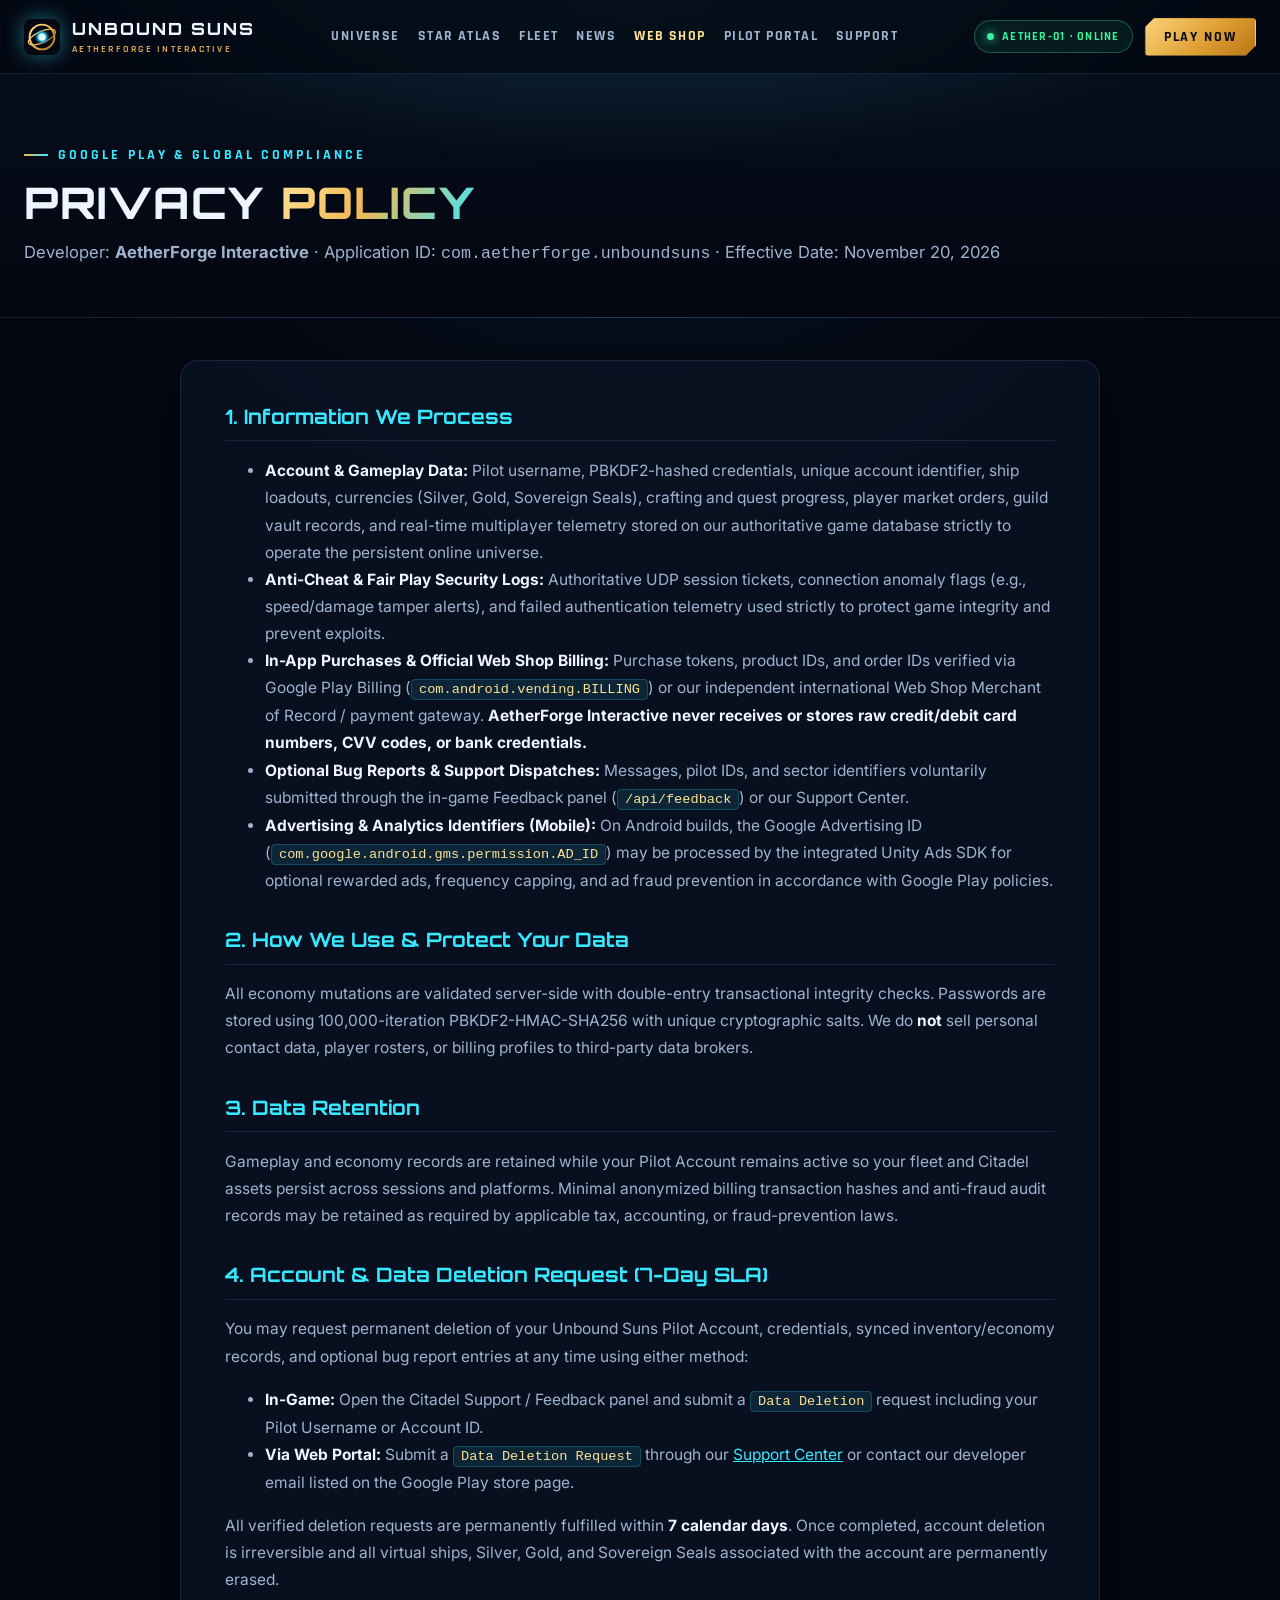
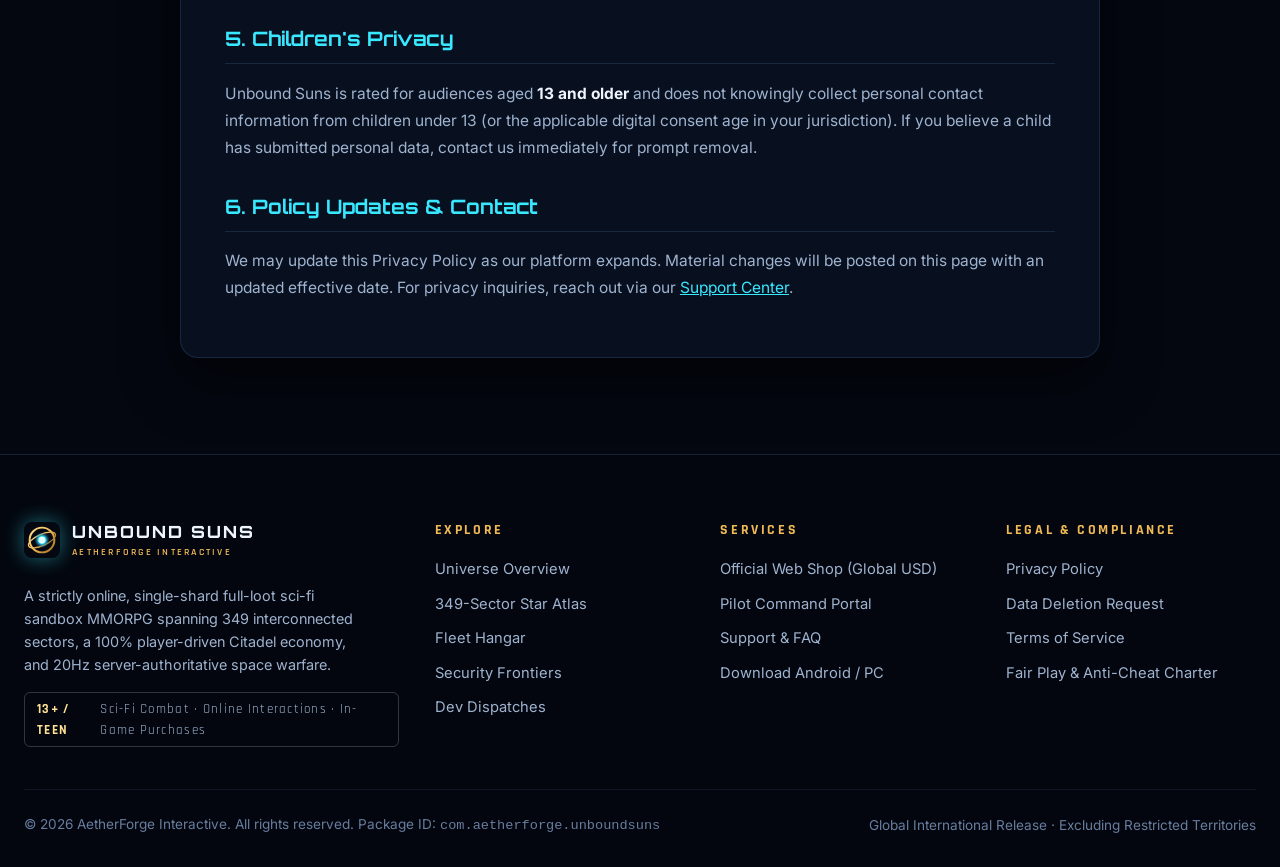
==== privacy.html @ be270d8d "feat: launch Unbound Suns AAA official web portal and -30% direct Visa Web Shop" ====
<!DOCTYPE html>
<html lang="en">
<head>
  <meta charset="utf-8" />
  <meta name="viewport" content="width=device-width, initial-scale=1.0" />
  <title>Privacy Policy &amp; Data Deletion — UNBOUND SUNS</title>
  <meta name="description" content="Official Privacy Policy and Data Deletion Policy for Unbound Suns (com.aetherforge.unboundsuns) by AetherForge Interactive." />
  <link rel="icon" type="image/svg+xml" href="assets/img/favicon.svg" />
  <link rel="preconnect" href="https://fonts.googleapis.com" />
  <link rel="preconnect" href="https://fonts.gstatic.com" crossorigin />
  <link href="https://fonts.googleapis.com/css2?family=Inter:wght@400;500;600;700&family=Orbitron:wght@600;700;800;900&family=Rajdhani:wght@600;700&display=swap" rel="stylesheet" />
  <link rel="stylesheet" href="assets/css/styles.css" />
</head>
<body data-page="privacy">
  <div id="site-header"></div>

  <main>
    <section class="page-hero">
      <div class="container">
        <div class="eyebrow">GOOGLE PLAY &amp; GLOBAL COMPLIANCE</div>
        <h1 class="section-title" style="margin-bottom:10px">PRIVACY <span>POLICY</span></h1>
        <p class="section-lead">
          Developer: <strong>AetherForge Interactive</strong> · Application ID: <code>com.aetherforge.unboundsuns</code> · Effective Date: November 20, 2026
        </p>
      </div>
    </section>

    <section style="padding-top:42px">
      <div class="container">
        <article class="prose-card">
          <h2>1. Information We Process</h2>
          <ul>
            <li><strong>Account &amp; Gameplay Data:</strong> Pilot username, PBKDF2-hashed credentials, unique account identifier, ship loadouts, currencies (Silver, Gold, Sovereign Seals), crafting and quest progress, player market orders, guild vault records, and real-time multiplayer telemetry stored on our authoritative game database strictly to operate the persistent online universe.</li>
            <li><strong>Anti-Cheat &amp; Fair Play Security Logs:</strong> Authoritative UDP session tickets, connection anomaly flags (e.g., speed/damage tamper alerts), and failed authentication telemetry used strictly to protect game integrity and prevent exploits.</li>
            <li><strong>In-App Purchases &amp; Official Web Shop Billing:</strong> Purchase tokens, product IDs, and order IDs verified via Google Play Billing (<code>com.android.vending.BILLING</code>) or our independent international Web Shop Merchant of Record / payment gateway. <strong>AetherForge Interactive never receives or stores raw credit/debit card numbers, CVV codes, or bank credentials.</strong></li>
            <li><strong>Optional Bug Reports &amp; Support Dispatches:</strong> Messages, pilot IDs, and sector identifiers voluntarily submitted through the in-game Feedback panel (<code>/api/feedback</code>) or our Support Center.</li>
            <li><strong>Advertising &amp; Analytics Identifiers (Mobile):</strong> On Android builds, the Google Advertising ID (<code>com.google.android.gms.permission.AD_ID</code>) may be processed by the integrated Unity Ads SDK for optional rewarded ads, frequency capping, and ad fraud prevention in accordance with Google Play policies.</li>
          </ul>

          <h2>2. How We Use &amp; Protect Your Data</h2>
          <p>
            All economy mutations are validated server-side with double-entry transactional integrity checks. Passwords are stored using 100,000-iteration PBKDF2-HMAC-SHA256 with unique cryptographic salts. We do <strong>not</strong> sell personal contact data, player rosters, or billing profiles to third-party data brokers.
          </p>

          <h2>3. Data Retention</h2>
          <p>
            Gameplay and economy records are retained while your Pilot Account remains active so your fleet and Citadel assets persist across sessions and platforms. Minimal anonymized billing transaction hashes and anti-fraud audit records may be retained as required by applicable tax, accounting, or fraud-prevention laws.
          </p>

          <h2 id="data-deletion">4. Account &amp; Data Deletion Request (7-Day SLA)</h2>
          <p>
            You may request permanent deletion of your Unbound Suns Pilot Account, credentials, synced inventory/economy records, and optional bug report entries at any time using either method:
          </p>
          <ul>
            <li><strong>In-Game:</strong> Open the Citadel Support / Feedback panel and submit a <code>Data Deletion</code> request including your Pilot Username or Account ID.</li>
            <li><strong>Via Web Portal:</strong> Submit a <code>Data Deletion Request</code> through our <a href="support.html#ticket-dispatch" style="color:var(--cyan);text-decoration:underline">Support Center</a> or contact our developer email listed on the Google Play store page.</li>
          </ul>
          <p>
            All verified deletion requests are permanently fulfilled within <strong>7 calendar days</strong>. Once completed, account deletion is irreversible and all virtual ships, Silver, Gold, and Sovereign Seals associated with the account are permanently erased.
          </p>

          <h2>5. Children's Privacy</h2>
          <p>
            Unbound Suns is rated for audiences aged <strong>13 and older</strong> and does not knowingly collect personal contact information from children under 13 (or the applicable digital consent age in your jurisdiction). If you believe a child has submitted personal data, contact us immediately for prompt removal.
          </p>

          <h2>6. Policy Updates &amp; Contact</h2>
          <p>
            We may update this Privacy Policy as our platform expands. Material changes will be posted on this page with an updated effective date. For privacy inquiries, reach out via our <a href="support.html" style="color:var(--cyan);text-decoration:underline">Support Center</a>.
          </p>
        </article>
      </div>
    </section>
  </main>

  <div id="site-footer"></div>

  <script src="assets/js/config.js"></script>
  <script src="assets/js/layout.js"></script>
</body>
</html>
---- assets/css/styles.css ----
/* ==========================================================================
   UNBOUND SUNS — AAA Deep-Space Sci-Fi Design System
   AetherForge Interactive · Obsidian / Solar Gold / Plasma Cyan
   ========================================================================== */

:root {
  --bg-void: #040710;
  --bg-deep: #070d1b;
  --bg-panel: rgba(11, 20, 38, 0.78);
  --bg-panel-solid: #0b1426;
  --bg-elevated: rgba(16, 29, 54, 0.88);
  --border-subtle: rgba(116, 178, 255, 0.14);
  --border-glow: rgba(56, 232, 255, 0.42);
  --border-gold: rgba(240, 185, 86, 0.45);

  --text-primary: #eef5ff;
  --text-secondary: #9fb3cf;
  --text-muted: #687d9e;

  --cyan: #38e8ff;
  --cyan-dim: rgba(56, 232, 255, 0.14);
  --gold: #f0b956;
  --gold-bright: #ffe194;
  --gold-dim: rgba(240, 185, 86, 0.15);
  --yellow: #f5c542;
  --red: #ff4b6b;
  --violet: #b47aff;
  --green: #38f29e;

  --font-display: "Orbitron", system-ui, sans-serif;
  --font-tech: "Rajdhani", system-ui, sans-serif;
  --font-body: "Inter", -apple-system, BlinkMacSystemFont, "Segoe UI", sans-serif;

  --nav-h: 74px;
  --container-w: 1280px;
  --radius-sm: 6px;
  --radius-md: 12px;
  --radius-lg: 18px;
  --shadow-card: 0 22px 54px rgba(0, 0, 0, 0.55);
  --shadow-gold: 0 0 36px rgba(240, 185, 86, 0.22);
  --shadow-cyan: 0 0 36px rgba(56, 232, 255, 0.22);
  --ease: cubic-bezier(0.22, 1, 0.36, 1);
}

*, *::before, *::after { box-sizing: border-box; }

html {
  scroll-behavior: smooth;
  background: var(--bg-void);
  color: var(--text-primary);
  font-family: var(--font-body);
  -webkit-font-smoothing: antialiased;
}

body {
  margin: 0;
  min-height: 100vh;
  background:
    radial-gradient(ellipse 80% 50% at 50% -10%, rgba(30, 74, 138, 0.25), transparent 65%),
    var(--bg-void);
  color: var(--text-primary);
  line-height: 1.6;
  overflow-x: hidden;
}

img { max-width: 100%; display: block; }
a { color: inherit; text-decoration: none; }
button, input, select, textarea { font-family: inherit; color: inherit; }

.container {
  width: 100%;
  max-width: var(--container-w);
  margin: 0 auto;
  padding: 0 24px;
}

/* ---------- Typography Helpers ---------- */
.eyebrow {
  display: inline-flex;
  align-items: center;
  gap: 10px;
  font-family: var(--font-tech);
  font-size: 0.88rem;
  font-weight: 700;
  letter-spacing: 0.22em;
  text-transform: uppercase;
  color: var(--cyan);
}
.eyebrow::before {
  content: "";
  width: 24px;
  height: 2px;
  background: linear-gradient(90deg, var(--gold), var(--cyan));
}
.eyebrow.gold { color: var(--gold); }

.section-header {
  max-width: 760px;
  margin-bottom: 48px;
}
.section-header.center {
  text-align: center;
  margin-left: auto;
  margin-right: auto;
}
.section-header.center .eyebrow::after {
  content: "";
  width: 24px;
  height: 2px;
  background: linear-gradient(90deg, var(--cyan), var(--gold));
}
.section-title {
  margin: 12px 0 14px;
  font-family: var(--font-display);
  font-size: clamp(1.75rem, 3.4vw, 2.85rem);
  font-weight: 800;
  letter-spacing: 0.04em;
  line-height: 1.15;
  text-transform: uppercase;
}
.section-title span {
  background: linear-gradient(120deg, var(--gold-bright), var(--gold) 45%, var(--cyan));
  -webkit-background-clip: text;
  background-clip: text;
  color: transparent;
}
.section-lead {
  margin: 0;
  color: var(--text-secondary);
  font-size: 1.04rem;
  line-height: 1.7;
}

section {
  position: relative;
  padding: 96px 0;
}

/* ---------- Tactical Buttons ---------- */
.btn {
  display: inline-flex;
  align-items: center;
  justify-content: center;
  gap: 10px;
  padding: 13px 26px;
  font-family: var(--font-tech);
  font-size: 0.98rem;
  font-weight: 700;
  letter-spacing: 0.14em;
  text-transform: uppercase;
  border: 1px solid transparent;
  border-radius: 4px;
  cursor: pointer;
  transition: transform 0.22s var(--ease), box-shadow 0.22s var(--ease), background 0.22s var(--ease), border-color 0.22s var(--ease);
  clip-path: polygon(10px 0, 100% 0, 100% calc(100% - 10px), calc(100% - 10px) 100%, 0 100%, 0 10px);
  white-space: nowrap;
}
.btn:hover { transform: translateY(-2px); }
.btn:active { transform: translateY(0); }

.btn-gold {
  background: linear-gradient(135deg, #f8d278 0%, #e09f34 55%, #b97714 100%);
  color: #090c14;
  box-shadow: 0 10px 30px rgba(240, 185, 86, 0.34);
}
.btn-gold:hover {
  box-shadow: 0 14px 40px rgba(240, 185, 86, 0.52);
  filter: brightness(1.06);
}

.btn-cyan {
  background: linear-gradient(135deg, rgba(56, 232, 255, 0.2), rgba(20, 118, 178, 0.32));
  color: #e6fbff;
  border-color: rgba(56, 232, 255, 0.55);
  box-shadow: 0 8px 26px rgba(56, 232, 255, 0.18);
}
.btn-cyan:hover {
  background: linear-gradient(135deg, rgba(56, 232, 255, 0.32), rgba(20, 118, 178, 0.48));
  box-shadow: 0 12px 34px rgba(56, 232, 255, 0.34);
}

.btn-ghost {
  background: rgba(13, 23, 44, 0.65);
  color: var(--text-primary);
  border-color: rgba(159, 179, 207, 0.28);
}
.btn-ghost:hover {
  border-color: var(--cyan);
  color: var(--cyan);
  background: rgba(18, 34, 62, 0.85);
}

.btn-sm { padding: 9px 18px; font-size: 0.86rem; }

/* ---------- Sticky Navigation ---------- */
.site-nav {
  position: fixed;
  top: 0;
  left: 0;
  right: 0;
  height: var(--nav-h);
  z-index: 1000;
  background: rgba(4, 7, 16, 0.72);
  backdrop-filter: blur(18px);
  -webkit-backdrop-filter: blur(18px);
  border-bottom: 1px solid rgba(116, 178, 255, 0.14);
  transition: background 0.25s var(--ease), border-color 0.25s var(--ease);
}
.site-nav.scrolled {
  background: rgba(4, 7, 16, 0.94);
  border-bottom-color: rgba(240, 185, 86, 0.28);
}
.nav-inner {
  height: 100%;
  display: flex;
  align-items: center;
  justify-content: space-between;
  gap: 20px;
}
.brand-link {
  display: inline-flex;
  align-items: center;
  gap: 12px;
  font-family: var(--font-display);
  font-weight: 800;
  font-size: 1.05rem;
  letter-spacing: 0.12em;
  color: var(--text-primary);
  white-space: nowrap;
  flex-shrink: 0;
}
.brand-link img {
  width: 36px;
  height: 36px;
  flex-shrink: 0;
  filter: drop-shadow(0 0 10px rgba(56, 232, 255, 0.45));
}
.brand-link small {
  display: block;
  font-family: var(--font-tech);
  font-size: 0.64rem;
  font-weight: 600;
  letter-spacing: 0.22em;
  color: var(--gold);
  margin-top: -2px;
}

.nav-links {
  display: flex;
  align-items: center;
  gap: 18px;
}
.nav-links a {
  font-family: var(--font-tech);
  font-size: 0.9rem;
  font-weight: 700;
  letter-spacing: 0.1em;
  text-transform: uppercase;
  color: var(--text-secondary);
  position: relative;
  padding: 6px 0;
  white-space: nowrap;
  transition: color 0.2s;
}
.nav-links a::after {
  content: "";
  position: absolute;
  left: 0;
  right: 0;
  bottom: 0;
  height: 2px;
  background: linear-gradient(90deg, var(--gold), var(--cyan));
  transform: scaleX(0);
  transform-origin: left;
  transition: transform 0.25s var(--ease);
}
.nav-links a:hover, .nav-links a.active { color: var(--text-primary); }
.nav-links a:hover::after, .nav-links a.active::after { transform: scaleX(1); }
.nav-links a.shop-highlight { color: var(--gold-bright); }

.nav-actions {
  display: flex;
  align-items: center;
  gap: 12px;
}
.shard-pill {
  display: inline-flex;
  align-items: center;
  gap: 8px;
  padding: 6px 12px;
  border-radius: 999px;
  background: rgba(56, 242, 158, 0.08);
  border: 1px solid rgba(56, 242, 158, 0.3);
  font-family: var(--font-tech);
  font-size: 0.78rem;
  font-weight: 700;
  letter-spacing: 0.1em;
  color: var(--green);
  white-space: nowrap;
  flex-shrink: 0;
}
.shard-dot {
  width: 7px;
  height: 7px;
  border-radius: 50%;
  background: var(--green);
  box-shadow: 0 0 10px var(--green);
  animation: pulseDot 2s infinite;
}
@keyframes pulseDot {
  0%, 100% { opacity: 1; transform: scale(1); }
  50% { opacity: 0.45; transform: scale(0.8); }
}

.mobile-toggle {
  display: none;
  background: rgba(16, 29, 54, 0.8);
  border: 1px solid var(--border-subtle);
  border-radius: 6px;
  width: 42px;
  height: 42px;
  align-items: center;
  justify-content: center;
  cursor: pointer;
}
.mobile-drawer {
  display: none;
  position: fixed;
  top: var(--nav-h);
  left: 0;
  right: 0;
  background: rgba(5, 9, 20, 0.98);
  border-bottom: 1px solid var(--border-gold);
  padding: 20px 24px 28px;
  z-index: 999;
  flex-direction: column;
  gap: 14px;
}
.mobile-drawer.open { display: flex; }
.mobile-drawer a {
  font-family: var(--font-tech);
  font-size: 1.08rem;
  font-weight: 700;
  letter-spacing: 0.14em;
  text-transform: uppercase;
  padding: 10px 0;
  border-bottom: 1px solid rgba(255, 255, 255, 0.06);
}

/* ---------- Full-Viewport AAA Hero ---------- */
.hero {
  position: relative;
  min-height: 100vh;
  padding: calc(var(--nav-h) + 40px) 0 0;
  display: flex;
  flex-direction: column;
  justify-content: space-between;
  overflow: hidden;
  background: #03060e;
}
.hero-bg {
  position: absolute;
  inset: 0;
  background: url("../img/keyart/hero_keyart.jpg") center right / cover no-repeat;
  transform: scale(1.03);
  filter: saturate(1.1) contrast(1.06);
  z-index: 0;
}
.hero-scrim {
  position: absolute;
  inset: 0;
  background:
    linear-gradient(92deg, rgba(4, 7, 16, 0.94) 0%, rgba(4, 7, 16, 0.78) 42%, rgba(4, 7, 16, 0.24) 76%, rgba(4, 7, 16, 0.45) 100%),
    linear-gradient(180deg, rgba(4, 7, 16, 0.5) 0%, transparent 25%, transparent 72%, var(--bg-void) 100%);
  z-index: 1;
}
#hero-3d-canvas {
  position: absolute;
  inset: 0;
  width: 100%;
  height: 100%;
  z-index: 2;
  pointer-events: none;
  mix-blend-mode: screen;
}
.hero-content-wrap {
  position: relative;
  z-index: 3;
  flex: 1;
  display: flex;
  align-items: center;
  padding: 40px 0 48px;
}
.hero-grid {
  display: grid;
  grid-template-columns: minmax(0, 1.15fr) minmax(0, 0.85fr);
  align-items: center;
  gap: 40px;
}
.hero-badge {
  display: inline-flex;
  align-items: center;
  gap: 10px;
  padding: 7px 16px;
  border-radius: 999px;
  background: rgba(240, 185, 86, 0.12);
  border: 1px solid rgba(240, 185, 86, 0.4);
  font-family: var(--font-tech);
  font-size: 0.82rem;
  font-weight: 700;
  letter-spacing: 0.18em;
  text-transform: uppercase;
  color: var(--gold-bright);
  margin-bottom: 20px;
}
.hero-title {
  margin: 0 0 18px;
  font-family: var(--font-display);
  font-size: clamp(2.8rem, 6.2vw, 5.1rem);
  font-weight: 900;
  line-height: 1.02;
  letter-spacing: 0.06em;
  text-transform: uppercase;
  text-shadow: 0 10px 44px rgba(0, 0, 0, 0.85);
}
.hero-title .accent {
  display: block;
  background: linear-gradient(115deg, #fff5d6 0%, var(--gold) 38%, var(--cyan) 100%);
  -webkit-background-clip: text;
  background-clip: text;
  color: transparent;
}
.hero-sub {
  max-width: 600px;
  margin: 0 0 32px;
  font-size: 1.12rem;
  color: #c8d8ee;
  line-height: 1.72;
}
.hero-ctas {
  display: flex;
  flex-wrap: wrap;
  gap: 14px;
  margin-bottom: 28px;
}
.hero-platforms {
  display: flex;
  flex-wrap: wrap;
  align-items: center;
  gap: 18px;
  font-family: var(--font-tech);
  font-size: 0.86rem;
  font-weight: 600;
  letter-spacing: 0.12em;
  text-transform: uppercase;
  color: var(--text-secondary);
}
.hero-platforms span {
  display: inline-flex;
  align-items: center;
  gap: 7px;
}
.hero-platforms i {
  display: inline-block;
  width: 6px;
  height: 6px;
  background: var(--cyan);
  transform: rotate(45deg);
}

.hero-showcase {
  display: flex;
  justify-content: flex-end;
  align-items: center;
  position: relative;
}
.hero-hud-card {
  width: 100%;
  max-width: 400px;
  background: rgba(7, 14, 29, 0.72);
  backdrop-filter: blur(16px);
  border: 1px solid rgba(56, 232, 255, 0.28);
  border-radius: var(--radius-md);
  padding: 20px;
  box-shadow: var(--shadow-card), var(--shadow-cyan);
  position: relative;
}
.hero-hud-card::before {
  content: "";
  position: absolute;
  top: -1px;
  left: 24px;
  right: 24px;
  height: 2px;
  background: linear-gradient(90deg, transparent, var(--cyan), var(--gold), transparent);
}
.hud-header {
  display: flex;
  justify-content: space-between;
  align-items: center;
  font-family: var(--font-tech);
  font-size: 0.78rem;
  font-weight: 700;
  letter-spacing: 0.16em;
  text-transform: uppercase;
  color: var(--cyan);
  margin-bottom: 14px;
}
.hud-ship-stage {
  position: relative;
  height: 190px;
  display: flex;
  align-items: center;
  justify-content: center;
  background: radial-gradient(circle at center, rgba(56, 232, 255, 0.14), transparent 70%);
  border-radius: var(--radius-sm);
  margin-bottom: 14px;
  overflow: hidden;
}
.hud-ship-stage img {
  max-height: 165px;
  object-fit: contain;
  filter: drop-shadow(0 12px 24px rgba(0, 0, 0, 0.8)) drop-shadow(0 0 18px rgba(56, 232, 255, 0.25));
  animation: floatShip 5.2s ease-in-out infinite;
}
@keyframes floatShip {
  0%, 100% { transform: translateY(0) rotate(-3deg); }
  50% { transform: translateY(-9px) rotate(1deg); }
}
.hud-meta-grid {
  display: grid;
  grid-template-columns: repeat(2, 1fr);
  gap: 10px;
}
.hud-kv {
  background: rgba(255, 255, 255, 0.03);
  border: 1px solid rgba(116, 178, 255, 0.12);
  border-radius: 6px;
  padding: 9px 11px;
}
.hud-kv label {
  display: block;
  font-family: var(--font-tech);
  font-size: 0.72rem;
  letter-spacing: 0.14em;
  text-transform: uppercase;
  color: var(--text-muted);
}
.hud-kv strong {
  font-family: var(--font-tech);
  font-size: 1rem;
  color: var(--text-primary);
  letter-spacing: 0.05em;
}

/* Hero Telemetry Bar */
.telemetry-strip {
  position: relative;
  z-index: 3;
  background: rgba(7, 13, 27, 0.86);
  border-top: 1px solid rgba(116, 178, 255, 0.16);
  border-bottom: 1px solid rgba(116, 178, 255, 0.16);
  backdrop-filter: blur(12px);
}
.telemetry-grid {
  display: grid;
  grid-template-columns: repeat(5, 1fr);
  gap: 1px;
  background: rgba(116, 178, 255, 0.1);
}
.telemetry-cell {
  background: rgba(6, 11, 24, 0.92);
  padding: 18px 20px;
  text-align: center;
}
.telemetry-val {
  display: block;
  font-family: var(--font-display);
  font-size: 1.45rem;
  font-weight: 800;
  color: var(--gold-bright);
  letter-spacing: 0.05em;
}
.telemetry-lbl {
  display: block;
  font-family: var(--font-tech);
  font-size: 0.78rem;
  font-weight: 700;
  letter-spacing: 0.16em;
  text-transform: uppercase;
  color: var(--text-secondary);
  margin-top: 3px;
}

/* ---------- Glassmorphic Tactical Cards & Pillars ---------- */
.pillars-grid {
  display: grid;
  grid-template-columns: repeat(4, 1fr);
  gap: 22px;
}
.pillar-card {
  background: var(--bg-panel);
  border: 1px solid var(--border-subtle);
  border-radius: var(--radius-md);
  overflow: hidden;
  display: flex;
  flex-direction: column;
  transition: transform 0.3s var(--ease), border-color 0.3s var(--ease), box-shadow 0.3s var(--ease);
}
.pillar-card:hover {
  transform: translateY(-6px);
  border-color: var(--border-glow);
  box-shadow: var(--shadow-card), var(--shadow-cyan);
}
.pillar-art {
  height: 175px;
  position: relative;
  display: flex;
  align-items: center;
  justify-content: center;
  background: radial-gradient(circle at center, rgba(24, 52, 96, 0.5), rgba(4, 7, 16, 0.95));
  padding: 16px;
  border-bottom: 1px solid rgba(116, 178, 255, 0.12);
}
.pillar-art img {
  max-height: 148px;
  object-fit: contain;
  transition: transform 0.45s var(--ease);
}
.pillar-card:hover .pillar-art img { transform: scale(1.08); }
.pillar-body { padding: 22px; flex: 1; }
.pillar-tag {
  font-family: var(--font-tech);
  font-size: 0.75rem;
  font-weight: 700;
  letter-spacing: 0.18em;
  text-transform: uppercase;
  color: var(--gold);
  margin-bottom: 8px;
}
.pillar-body h3 {
  margin: 0 0 10px;
  font-family: var(--font-display);
  font-size: 1.05rem;
  font-weight: 700;
  letter-spacing: 0.04em;
}
.pillar-body p {
  margin: 0;
  font-size: 0.92rem;
  color: var(--text-secondary);
  line-height: 1.65;
}

/* ---------- Interactive 349-Sector Live Star Atlas ---------- */
.atlas-section {
  background:
    radial-gradient(ellipse 70% 50% at 30% 50%, rgba(16, 46, 94, 0.25), transparent 70%),
    linear-gradient(180deg, var(--bg-void), #060b18 50%, var(--bg-void));
  border-top: 1px solid rgba(116, 178, 255, 0.1);
  border-bottom: 1px solid rgba(116, 178, 255, 0.1);
}
.atlas-toolbar {
  display: flex;
  flex-wrap: wrap;
  align-items: center;
  justify-content: space-between;
  gap: 14px;
  margin-bottom: 20px;
}
.filter-group {
  display: flex;
  flex-wrap: wrap;
  gap: 8px;
}
.chip {
  padding: 8px 14px;
  border-radius: 999px;
  background: rgba(13, 23, 44, 0.85);
  border: 1px solid var(--border-subtle);
  font-family: var(--font-tech);
  font-size: 0.84rem;
  font-weight: 700;
  letter-spacing: 0.1em;
  text-transform: uppercase;
  color: var(--text-secondary);
  cursor: pointer;
  transition: all 0.2s var(--ease);
}
.chip:hover { border-color: var(--cyan); color: var(--text-primary); }
.chip.active {
  background: rgba(56, 232, 255, 0.16);
  border-color: var(--cyan);
  color: #fff;
  box-shadow: 0 0 18px rgba(56, 232, 255, 0.22);
}
.chip[data-filter="Blue"].active { border-color: var(--cyan); color: var(--cyan); }
.chip[data-filter="Yellow"].active { border-color: var(--yellow); color: var(--yellow); background: rgba(245, 197, 66, 0.14); }
.chip[data-filter="Red"].active { border-color: var(--red); color: var(--red); background: rgba(255, 75, 107, 0.14); }
.chip[data-filter="Black"].active { border-color: var(--violet); color: var(--violet); background: rgba(180, 122, 255, 0.16); }

.atlas-search {
  display: flex;
  align-items: center;
  gap: 8px;
}
.atlas-search input {
  width: 230px;
  padding: 9px 14px;
  border-radius: 6px;
  background: rgba(8, 15, 30, 0.92);
  border: 1px solid var(--border-subtle);
  font-size: 0.9rem;
  outline: none;
}
.atlas-search input:focus { border-color: var(--cyan); }

.atlas-shell {
  display: grid;
  grid-template-columns: minmax(0, 1fr) 340px;
  gap: 20px;
  align-items: stretch;
}
.atlas-viewport {
  position: relative;
  height: 540px;
  background:
    radial-gradient(circle at 50% 50%, rgba(16, 36, 72, 0.45), rgba(3, 6, 14, 0.98));
  border: 1px solid rgba(56, 232, 255, 0.24);
  border-radius: var(--radius-md);
  overflow: hidden;
  box-shadow: var(--shadow-card);
}
#atlas-canvas {
  width: 100%;
  height: 100%;
  cursor: grab;
  display: block;
}
#atlas-canvas:active { cursor: grabbing; }
.atlas-controls {
  position: absolute;
  right: 14px;
  bottom: 14px;
  display: flex;
  gap: 6px;
}
.atlas-btn {
  width: 36px;
  height: 36px;
  border-radius: 6px;
  background: rgba(8, 15, 30, 0.9);
  border: 1px solid rgba(56, 232, 255, 0.3);
  color: var(--text-primary);
  font-family: var(--font-tech);
  font-size: 1.05rem;
  font-weight: 700;
  cursor: pointer;
}
.atlas-btn:hover { border-color: var(--gold); color: var(--gold); }
.atlas-hint {
  position: absolute;
  left: 14px;
  bottom: 14px;
  padding: 6px 12px;
  border-radius: 6px;
  background: rgba(4, 7, 16, 0.82);
  border: 1px solid rgba(116, 178, 255, 0.14);
  font-family: var(--font-tech);
  font-size: 0.78rem;
  letter-spacing: 0.08em;
  color: var(--text-secondary);
}

.atlas-dossier {
  background: var(--bg-panel);
  border: 1px solid var(--border-subtle);
  border-radius: var(--radius-md);
  padding: 22px;
  display: flex;
  flex-direction: column;
  justify-content: space-between;
  box-shadow: var(--shadow-card);
}
.dossier-pill {
  display: inline-flex;
  align-items: center;
  gap: 8px;
  padding: 5px 12px;
  border-radius: 999px;
  font-family: var(--font-tech);
  font-size: 0.78rem;
  font-weight: 700;
  letter-spacing: 0.14em;
  text-transform: uppercase;
  margin-bottom: 12px;
}
.dossier-title {
  margin: 0 0 6px;
  font-family: var(--font-display);
  font-size: 1.32rem;
  word-break: break-word;
}
.dossier-sub {
  color: var(--text-secondary);
  font-size: 0.9rem;
  margin-bottom: 18px;
}
.dossier-rows {
  display: grid;
  gap: 10px;
  margin-bottom: 20px;
}
.dossier-row {
  display: flex;
  justify-content: space-between;
  gap: 12px;
  padding-bottom: 9px;
  border-bottom: 1px solid rgba(116, 178, 255, 0.1);
  font-size: 0.88rem;
}
.dossier-row span { color: var(--text-muted); }
.dossier-row strong { color: var(--text-primary); text-align: right; }
.jump-gates {
  display: flex;
  flex-wrap: wrap;
  gap: 8px;
  margin-top: 8px;
}
.gate-btn {
  padding: 6px 11px;
  border-radius: 5px;
  background: rgba(56, 232, 255, 0.1);
  border: 1px solid rgba(56, 232, 255, 0.3);
  font-family: var(--font-tech);
  font-size: 0.82rem;
  font-weight: 700;
  color: var(--cyan);
  cursor: pointer;
}
.gate-btn:hover { background: rgba(56, 232, 255, 0.22); }

/* ---------- Interactive Fleet Hangar ---------- */
.fleet-layout {
  display: grid;
  grid-template-columns: 310px minmax(0, 1fr);
  gap: 24px;
  align-items: start;
}
.fleet-list {
  display: flex;
  flex-direction: column;
  gap: 8px;
}
.fleet-item {
  display: flex;
  align-items: center;
  gap: 14px;
  padding: 12px 14px;
  border-radius: var(--radius-sm);
  background: rgba(10, 18, 35, 0.72);
  border: 1px solid var(--border-subtle);
  cursor: pointer;
  text-align: left;
  transition: all 0.22s var(--ease);
}
.fleet-item img {
  width: 48px;
  height: 48px;
  object-fit: contain;
  flex-shrink: 0;
}
.fleet-item strong {
  display: block;
  font-family: var(--font-tech);
  font-size: 1rem;
  letter-spacing: 0.06em;
  color: var(--text-primary);
}
.fleet-item small {
  font-family: var(--font-tech);
  font-size: 0.76rem;
  letter-spacing: 0.14em;
  color: var(--gold);
  text-transform: uppercase;
}
.fleet-item:hover { border-color: rgba(56, 232, 255, 0.45); transform: translateX(4px); }
.fleet-item.active {
  background: linear-gradient(90deg, rgba(56, 232, 255, 0.16), rgba(11, 20, 38, 0.92));
  border-color: var(--cyan);
  box-shadow: 0 0 24px rgba(56, 232, 255, 0.16);
}

.hangar-stage {
  background: var(--bg-panel);
  border: 1px solid var(--border-subtle);
  border-radius: var(--radius-lg);
  padding: 32px;
  display: grid;
  grid-template-columns: minmax(0, 1fr) minmax(0, 1fr);
  gap: 32px;
  align-items: center;
  box-shadow: var(--shadow-card);
  position: relative;
  overflow: hidden;
}
.hangar-stage::before {
  content: "";
  position: absolute;
  inset: 0;
  background:
    radial-gradient(circle at 28% 50%, rgba(56, 232, 255, 0.14), transparent 55%),
    repeating-linear-gradient(0deg, rgba(56, 232, 255, 0.03) 0 1px, transparent 1px 28px);
  pointer-events: none;
}
.drydock-visual {
  position: relative;
  min-height: 330px;
  display: flex;
  align-items: center;
  justify-content: center;
}
.drydock-ring {
  position: absolute;
  width: 280px;
  height: 280px;
  border-radius: 50%;
  border: 1px dashed rgba(56, 232, 255, 0.34);
  animation: spinSlow 24s linear infinite;
}
.drydock-ring.outer {
  width: 330px;
  height: 330px;
  border-style: solid;
  border-color: rgba(240, 185, 86, 0.18);
  animation-direction: reverse;
  animation-duration: 38s;
}
@keyframes spinSlow { to { transform: rotate(360deg); } }
.drydock-visual img {
  position: relative;
  z-index: 2;
  max-height: 270px;
  max-width: 90%;
  object-fit: contain;
  filter: drop-shadow(0 18px 34px rgba(0, 0, 0, 0.85)) drop-shadow(0 0 24px rgba(56, 232, 255, 0.25));
  transition: transform 0.4s var(--ease), opacity 0.25s;
}

.ship-dossier { position: relative; z-index: 2; }
.ship-tier-badge {
  display: inline-block;
  padding: 4px 12px;
  border-radius: 4px;
  background: var(--gold-dim);
  border: 1px solid var(--border-gold);
  font-family: var(--font-tech);
  font-size: 0.78rem;
  font-weight: 700;
  letter-spacing: 0.16em;
  color: var(--gold-bright);
  margin-bottom: 10px;
}
.ship-dossier h3 {
  margin: 0 0 4px;
  font-family: var(--font-display);
  font-size: 1.65rem;
}
.ship-role {
  font-family: var(--font-tech);
  font-size: 0.96rem;
  font-weight: 700;
  letter-spacing: 0.1em;
  color: var(--cyan);
  text-transform: uppercase;
  margin-bottom: 12px;
}
.ship-dossier p { color: var(--text-secondary); font-size: 0.95rem; margin: 0 0 20px; }

.stat-bars { display: grid; gap: 11px; margin-bottom: 22px; }
.stat-row-head {
  display: flex;
  justify-content: space-between;
  font-family: var(--font-tech);
  font-size: 0.82rem;
  font-weight: 700;
  letter-spacing: 0.12em;
  text-transform: uppercase;
  color: var(--text-secondary);
  margin-bottom: 5px;
}
.stat-track {
  height: 7px;
  border-radius: 999px;
  background: rgba(255, 255, 255, 0.08);
  overflow: hidden;
}
.stat-fill {
  height: 100%;
  border-radius: 999px;
  background: linear-gradient(90deg, var(--cyan), var(--gold));
  transition: width 0.55s var(--ease);
}

.craft-box {
  background: rgba(4, 9, 20, 0.78);
  border: 1px solid rgba(240, 185, 86, 0.25);
  border-radius: var(--radius-sm);
  padding: 14px 16px;
}
.craft-box-title {
  font-family: var(--font-tech);
  font-size: 0.76rem;
  font-weight: 700;
  letter-spacing: 0.16em;
  text-transform: uppercase;
  color: var(--gold);
  margin-bottom: 8px;
}
.craft-meta {
  display: grid;
  grid-template-columns: repeat(2, 1fr);
  gap: 8px;
  font-size: 0.86rem;
  color: var(--text-secondary);
}
.craft-meta strong { color: var(--text-primary); }

/* ---------- Full-Bleed Warfare & Four Frontiers ---------- */
.warfare-section {
  position: relative;
  overflow: hidden;
  border-top: 1px solid rgba(255, 75, 107, 0.2);
  border-bottom: 1px solid rgba(180, 122, 255, 0.2);
}
.warfare-bg {
  position: absolute;
  inset: 0;
  background: url("../img/keyart/warfare_banner.jpg") center / cover no-repeat;
  opacity: 0.28;
  filter: saturate(1.1);
}
.warfare-scrim {
  position: absolute;
  inset: 0;
  background: linear-gradient(180deg, var(--bg-void) 0%, rgba(4, 7, 16, 0.74) 30%, rgba(4, 7, 16, 0.82) 75%, var(--bg-void) 100%);
}
.warfare-inner { position: relative; z-index: 2; }

.frontier-tabs {
  display: grid;
  grid-template-columns: repeat(4, 1fr);
  gap: 12px;
  margin-bottom: 24px;
}
.frontier-tab {
  padding: 16px 18px;
  border-radius: var(--radius-sm);
  background: rgba(8, 14, 28, 0.84);
  border: 1px solid var(--border-subtle);
  cursor: pointer;
  text-align: left;
  transition: all 0.22s var(--ease);
}
.frontier-tab strong {
  display: block;
  font-family: var(--font-display);
  font-size: 0.94rem;
  letter-spacing: 0.05em;
}
.frontier-tab small {
  font-family: var(--font-tech);
  font-size: 0.82rem;
  letter-spacing: 0.12em;
  color: var(--text-secondary);
  text-transform: uppercase;
}
.frontier-tab.active {
  background: rgba(14, 26, 48, 0.96);
  transform: translateY(-3px);
}

.frontier-panel {
  background: rgba(7, 13, 27, 0.88);
  backdrop-filter: blur(14px);
  border: 1px solid var(--border-subtle);
  border-radius: var(--radius-lg);
  padding: 32px;
  display: grid;
  grid-template-columns: 320px minmax(0, 1fr);
  gap: 36px;
  align-items: center;
  box-shadow: var(--shadow-card);
}
.frontier-visual {
  display: flex;
  align-items: center;
  justify-content: center;
  min-height: 250px;
}
.frontier-visual img {
  max-height: 245px;
  object-fit: contain;
  filter: drop-shadow(0 16px 32px rgba(0, 0, 0, 0.85));
}
.frontier-grid-meta {
  display: grid;
  grid-template-columns: repeat(2, 1fr);
  gap: 14px;
  margin-top: 20px;
}
.frontier-stat {
  background: rgba(255, 255, 255, 0.03);
  border: 1px solid rgba(116, 178, 255, 0.12);
  border-radius: 8px;
  padding: 13px 15px;
}
.frontier-stat span {
  display: block;
  font-family: var(--font-tech);
  font-size: 0.74rem;
  font-weight: 700;
  letter-spacing: 0.16em;
  text-transform: uppercase;
  color: var(--text-muted);
}
.frontier-stat strong { font-size: 0.96rem; color: var(--text-primary); }

/* ---------- Economy & Sovereign Banners ---------- */
.banners-grid {
  display: grid;
  grid-template-columns: repeat(3, 1fr);
  gap: 22px;
}
.banner-card {
  background: var(--bg-panel);
  border: 1px solid var(--border-subtle);
  border-radius: var(--radius-md);
  padding: 26px;
  display: flex;
  flex-direction: column;
  gap: 16px;
  transition: transform 0.28s var(--ease), border-color 0.28s var(--ease);
}
.banner-card:hover { transform: translateY(-5px); border-color: var(--border-gold); }
.banner-head { display: flex; align-items: center; gap: 16px; }
.banner-head img {
  width: 72px;
  height: 72px;
  object-fit: contain;
  border-radius: 10px;
  background: rgba(56, 232, 255, 0.08);
  padding: 6px;
  border: 1px solid rgba(56, 232, 255, 0.2);
}
.banner-head h3 { margin: 0 0 4px; font-family: var(--font-display); font-size: 1.02rem; }
.banner-head span {
  font-family: var(--font-tech);
  font-size: 0.82rem;
  font-weight: 700;
  letter-spacing: 0.12em;
  color: var(--gold);
  text-transform: uppercase;
}
.banner-specs {
  display: grid;
  gap: 8px;
  font-size: 0.88rem;
  border-top: 1px solid rgba(116, 178, 255, 0.12);
  padding-top: 14px;
}
.banner-specs div { display: flex; justify-content: space-between; color: var(--text-secondary); }
.banner-specs strong { color: var(--text-primary); }

/* ---------- News / Dev Dispatches ---------- */
.news-grid {
  display: grid;
  grid-template-columns: repeat(3, 1fr);
  gap: 22px;
}
.news-card {
  background: var(--bg-panel);
  border: 1px solid var(--border-subtle);
  border-radius: var(--radius-md);
  overflow: hidden;
  display: flex;
  flex-direction: column;
  cursor: pointer;
  transition: transform 0.28s var(--ease), border-color 0.28s var(--ease);
}
.news-card:hover { transform: translateY(-6px); border-color: var(--cyan); }
.news-thumb {
  height: 185px;
  background: #060b16;
  overflow: hidden;
  display: flex;
  align-items: center;
  justify-content: center;
  position: relative;
}
.news-thumb img { width: 100%; height: 100%; object-fit: cover; transition: transform 0.5s var(--ease); }
.news-thumb img.contain { object-fit: contain; padding: 14px; }
.news-card:hover .news-thumb img { transform: scale(1.06); }
.news-body { padding: 22px; flex: 1; display: flex; flex-direction: column; }
.news-meta {
  display: flex;
  justify-content: space-between;
  font-family: var(--font-tech);
  font-size: 0.78rem;
  font-weight: 700;
  letter-spacing: 0.14em;
  color: var(--cyan);
  margin-bottom: 10px;
}
.news-body h3 { margin: 0 0 10px; font-family: var(--font-display); font-size: 1.04rem; line-height: 1.35; }
.news-body p { margin: 0 0 16px; color: var(--text-secondary); font-size: 0.91rem; flex: 1; }
.news-read {
  font-family: var(--font-tech);
  font-size: 0.86rem;
  font-weight: 700;
  letter-spacing: 0.14em;
  text-transform: uppercase;
  color: var(--gold-bright);
}

/* ---------- Closing CTA Banner ---------- */
.cta-banner {
  background:
    linear-gradient(125deg, rgba(240, 185, 86, 0.14), rgba(11, 20, 38, 0.92) 45%, rgba(56, 232, 255, 0.16));
  border: 1px solid rgba(240, 185, 86, 0.34);
  border-radius: var(--radius-lg);
  padding: 56px 44px;
  text-align: center;
  box-shadow: var(--shadow-card), var(--shadow-gold);
}
.cta-banner h2 {
  margin: 12px 0 14px;
  font-family: var(--font-display);
  font-size: clamp(1.7rem, 3.6vw, 2.7rem);
}
.cta-banner p { max-width: 640px; margin: 0 auto 28px; color: var(--text-secondary); }
.cta-actions { display: flex; flex-wrap: wrap; justify-content: center; gap: 14px; }

/* ---------- Subpage Hero & Content ---------- */
.page-hero {
  padding: calc(var(--nav-h) + 64px) 0 48px;
  background:
    radial-gradient(ellipse 65% 75% at 50% 0%, rgba(56, 232, 255, 0.14), transparent 70%),
    linear-gradient(180deg, #070e1f, var(--bg-void));
  border-bottom: 1px solid rgba(116, 178, 255, 0.12);
}

/* ---------- Official Web Shop ---------- */
.region-notice {
  display: flex;
  flex-wrap: wrap;
  align-items: center;
  justify-content: space-between;
  gap: 14px;
  padding: 16px 20px;
  border-radius: var(--radius-md);
  background: rgba(240, 185, 86, 0.09);
  border: 1px solid rgba(240, 185, 86, 0.34);
  margin-bottom: 28px;
  font-size: 0.92rem;
}
.region-notice strong { color: var(--gold-bright); }

.pilot-bind-bar {
  background: var(--bg-panel);
  border: 1px solid rgba(56, 232, 255, 0.28);
  border-radius: var(--radius-md);
  padding: 20px 24px;
  display: flex;
  flex-wrap: wrap;
  align-items: center;
  justify-content: space-between;
  gap: 16px;
  margin-bottom: 36px;
}
.pilot-bind-form {
  display: flex;
  flex-wrap: wrap;
  gap: 10px;
  align-items: center;
}
.input-tech {
  padding: 11px 15px;
  border-radius: 6px;
  background: rgba(5, 10, 22, 0.92);
  border: 1px solid var(--border-subtle);
  font-size: 0.95rem;
  min-width: 240px;
  outline: none;
}
.input-tech:focus { border-color: var(--cyan); }

.shop-bundles-grid {
  display: grid;
  grid-template-columns: repeat(3, 1fr);
  gap: 22px;
  margin-bottom: 52px;
}
.shop-card {
  background: var(--bg-panel);
  border: 1px solid var(--border-subtle);
  border-radius: var(--radius-md);
  padding: 26px;
  display: flex;
  flex-direction: column;
  position: relative;
  transition: transform 0.26s var(--ease), border-color 0.26s var(--ease), box-shadow 0.26s var(--ease);
}
.shop-card:hover { transform: translateY(-5px); border-color: var(--gold); box-shadow: var(--shadow-card), var(--shadow-gold); }
.shop-card.featured {
  border-color: rgba(240, 185, 86, 0.55);
  background: linear-gradient(180deg, rgba(240, 185, 86, 0.1), rgba(11, 20, 38, 0.92) 45%);
}
.shop-badge {
  align-self: flex-start;
  padding: 4px 10px;
  border-radius: 4px;
  background: rgba(240, 185, 86, 0.16);
  border: 1px solid rgba(240, 185, 86, 0.42);
  font-family: var(--font-tech);
  font-size: 0.74rem;
  font-weight: 700;
  letter-spacing: 0.14em;
  color: var(--gold-bright);
  margin-bottom: 14px;
}
.shop-icon-wrap {
  height: 110px;
  display: flex;
  align-items: center;
  justify-content: center;
  margin-bottom: 12px;
}
.shop-icon-wrap img { max-height: 100px; object-fit: contain; }
.shop-card h3 { margin: 0 0 12px; font-family: var(--font-display); font-size: 1.12rem; }
.shop-perks {
  list-style: none;
  padding: 0;
  margin: 0 0 22px;
  display: grid;
  gap: 8px;
  flex: 1;
  font-size: 0.9rem;
  color: var(--text-secondary);
}
.shop-perks li::before { content: "◆ "; color: var(--cyan); font-size: 0.72rem; }
.shop-footer {
  display: flex;
  align-items: center;
  justify-content: space-between;
  gap: 12px;
  padding-top: 16px;
  border-top: 1px solid rgba(116, 178, 255, 0.12);
}
.shop-price {
  font-family: var(--font-display);
  font-size: 1.45rem;
  font-weight: 800;
  color: var(--gold-bright);
}

.gold-grid {
  display: grid;
  grid-template-columns: repeat(3, 1fr);
  gap: 20px;
}
.gold-amount {
  font-family: var(--font-display);
  font-size: 1.9rem;
  font-weight: 900;
  color: var(--gold-bright);
  line-height: 1.1;
}
.gold-bonus-line {
  font-family: var(--font-tech);
  font-size: 0.92rem;
  font-weight: 700;
  color: var(--cyan);
  margin: 6px 0 4px;
}
.gold-seals-line {
  font-size: 0.86rem;
  color: var(--text-secondary);
  margin-bottom: 18px;
}

.toggle-switch {
  display: inline-flex;
  align-items: center;
  gap: 10px;
  cursor: pointer;
  font-family: var(--font-tech);
  font-size: 0.92rem;
  font-weight: 700;
  letter-spacing: 0.08em;
  color: var(--gold-bright);
}
.toggle-switch input { width: 18px; height: 18px; accent-color: var(--gold); }

/* -30% Web Price Comparison & Visa Checkout Form */
.price-compare {
  display: flex;
  align-items: center;
  gap: 8px;
  margin-bottom: 2px;
}
.price-old {
  font-family: var(--font-tech);
  font-size: 0.92rem;
  color: var(--text-muted);
  text-decoration: line-through;
}
.price-save {
  padding: 2px 7px;
  border-radius: 4px;
  background: rgba(56, 242, 158, 0.14);
  border: 1px solid rgba(56, 242, 158, 0.35);
  font-family: var(--font-tech);
  font-size: 0.72rem;
  font-weight: 700;
  letter-spacing: 0.08em;
  color: var(--green);
}
.card-brand-pill {
  padding: 4px 12px;
  border-radius: 4px;
  background: rgba(56, 232, 255, 0.14);
  border: 1px solid rgba(56, 232, 255, 0.45);
  font-family: var(--font-display);
  font-size: 0.78rem;
  font-weight: 800;
  letter-spacing: 0.14em;
  color: var(--cyan);
}
.preset-bar {
  display: flex;
  flex-wrap: wrap;
  align-items: center;
  gap: 8px;
  margin-bottom: 14px;
  padding: 10px 12px;
  border-radius: 6px;
  background: rgba(5, 10, 22, 0.75);
  border: 1px dashed rgba(116, 178, 255, 0.24);
}
.preset-btn {
  padding: 5px 10px;
  border-radius: 4px;
  background: rgba(240, 185, 86, 0.12);
  border: 1px solid rgba(240, 185, 86, 0.34);
  color: var(--gold-bright);
  font-family: var(--font-tech);
  font-size: 0.8rem;
  font-weight: 700;
  letter-spacing: 0.06em;
  cursor: pointer;
}
.preset-btn:hover { background: rgba(240, 185, 86, 0.24); }
.co-grid-2 {
  display: grid;
  grid-template-columns: repeat(2, 1fr);
  gap: 12px;
}
.field-err {
  min-height: 16px;
  margin-top: 4px;
  font-size: 0.79rem;
  color: #ff7a92;
}
.visa-badges {
  display: inline-flex;
  flex-wrap: wrap;
  align-items: center;
  gap: 8px;
}
.visa-badge {
  padding: 4px 10px;
  border-radius: 4px;
  background: rgba(255, 255, 255, 0.06);
  border: 1px solid rgba(116, 178, 255, 0.22);
  font-family: var(--font-display);
  font-size: 0.72rem;
  font-weight: 700;
  letter-spacing: 0.1em;
  color: #dbe8ff;
}
@media (max-width: 580px) {
  .co-grid-2 { grid-template-columns: 1fr; }
}

/* ---------- Legal / Prose / Account / Support ---------- */
.prose-card {
  max-width: 920px;
  margin: 0 auto;
  background: var(--bg-panel);
  border: 1px solid var(--border-subtle);
  border-radius: var(--radius-lg);
  padding: 40px 44px;
  box-shadow: var(--shadow-card);
}
.prose-card h2 {
  font-family: var(--font-display);
  font-size: 1.24rem;
  color: var(--cyan);
  margin: 30px 0 12px;
  padding-bottom: 8px;
  border-bottom: 1px solid rgba(116, 178, 255, 0.14);
}
.prose-card h2:first-child { margin-top: 0; }
.prose-card p, .prose-card li { color: var(--text-secondary); font-size: 0.97rem; line-height: 1.75; }
.prose-card strong { color: var(--text-primary); }
.prose-card code {
  background: rgba(56, 232, 255, 0.1);
  border: 1px solid rgba(56, 232, 255, 0.2);
  padding: 2px 7px;
  border-radius: 4px;
  color: var(--gold-bright);
  font-size: 0.88em;
}

.split-2 {
  display: grid;
  grid-template-columns: repeat(2, 1fr);
  gap: 28px;
  align-items: start;
}
.panel-box {
  background: var(--bg-panel);
  border: 1px solid var(--border-subtle);
  border-radius: var(--radius-md);
  padding: 28px;
  box-shadow: var(--shadow-card);
}
.form-group { margin-bottom: 16px; }
.form-group label {
  display: block;
  font-family: var(--font-tech);
  font-size: 0.82rem;
  font-weight: 700;
  letter-spacing: 0.14em;
  text-transform: uppercase;
  color: var(--text-secondary);
  margin-bottom: 6px;
}
.form-group input, .form-group select, .form-group textarea {
  width: 100%;
  padding: 11px 14px;
  border-radius: 6px;
  background: rgba(5, 10, 22, 0.92);
  border: 1px solid var(--border-subtle);
  font-size: 0.95rem;
  outline: none;
}
.form-group input:focus, .form-group select:focus, .form-group textarea:focus { border-color: var(--cyan); }
.status-msg {
  margin-top: 14px;
  padding: 12px 14px;
  border-radius: 6px;
  font-size: 0.9rem;
  display: none;
}
.status-msg.show { display: block; }
.status-msg.ok { background: rgba(56, 242, 158, 0.1); border: 1px solid rgba(56, 242, 158, 0.35); color: var(--green); }
.status-msg.err { background: rgba(255, 75, 107, 0.1); border: 1px solid rgba(255, 75, 107, 0.35); color: #ff8ca0; }
.status-msg.info { background: rgba(56, 232, 255, 0.1); border: 1px solid rgba(56, 232, 255, 0.35); color: var(--cyan); }

/* FAQ Accordion */
.faq-list { display: grid; gap: 12px; }
.faq-item {
  background: var(--bg-panel);
  border: 1px solid var(--border-subtle);
  border-radius: var(--radius-sm);
  overflow: hidden;
}
.faq-q {
  width: 100%;
  background: none;
  border: none;
  padding: 18px 22px;
  display: flex;
  justify-content: space-between;
  align-items: center;
  gap: 16px;
  text-align: left;
  font-family: var(--font-tech);
  font-size: 1.06rem;
  font-weight: 700;
  color: var(--text-primary);
  cursor: pointer;
}
.faq-a {
  display: none;
  padding: 0 22px 18px;
  color: var(--text-secondary);
  font-size: 0.94rem;
  border-top: 1px solid rgba(116, 178, 255, 0.08);
  padding-top: 14px;
}
.faq-item.open .faq-a { display: block; }
.faq-item.open { border-color: rgba(56, 232, 255, 0.4); }

/* ---------- Modal ---------- */
.modal-backdrop {
  position: fixed;
  inset: 0;
  background: rgba(2, 5, 12, 0.84);
  backdrop-filter: blur(10px);
  z-index: 2000;
  display: none;
  align-items: center;
  justify-content: center;
  padding: 20px;
}
.modal-backdrop.open { display: flex; }
.modal-dialog {
  width: 100%;
  max-width: 620px;
  max-height: 88vh;
  overflow-y: auto;
  background: #0a1326;
  border: 1px solid rgba(240, 185, 86, 0.42);
  border-radius: var(--radius-md);
  padding: 30px;
  box-shadow: 0 30px 90px rgba(0, 0, 0, 0.8), var(--shadow-gold);
  position: relative;
}
.modal-close {
  position: absolute;
  top: 16px;
  right: 16px;
  width: 36px;
  height: 36px;
  border-radius: 50%;
  background: rgba(255, 255, 255, 0.06);
  border: 1px solid var(--border-subtle);
  color: var(--text-primary);
  font-size: 1.2rem;
  cursor: pointer;
}
.modal-close:hover { border-color: var(--cyan); color: var(--cyan); }

/* ---------- Footer ---------- */
.site-footer {
  background: #03060e;
  border-top: 1px solid rgba(116, 178, 255, 0.16);
  padding: 64px 0 36px;
}
.footer-grid {
  display: grid;
  grid-template-columns: 1.5fr 1fr 1fr 1fr;
  gap: 36px;
  margin-bottom: 42px;
}
.footer-col h4 {
  margin: 0 0 14px;
  font-family: var(--font-tech);
  font-size: 0.9rem;
  font-weight: 700;
  letter-spacing: 0.18em;
  text-transform: uppercase;
  color: var(--gold);
}
.footer-col ul { list-style: none; padding: 0; margin: 0; display: grid; gap: 9px; }
.footer-col a { color: var(--text-secondary); font-size: 0.92rem; transition: color 0.2s; }
.footer-col a:hover { color: var(--cyan); }
.footer-bottom {
  display: flex;
  flex-wrap: wrap;
  justify-content: space-between;
  align-items: center;
  gap: 16px;
  padding-top: 24px;
  border-top: 1px solid rgba(116, 178, 255, 0.1);
  color: var(--text-muted);
  font-size: 0.85rem;
}
.rating-badge {
  display: inline-flex;
  align-items: center;
  gap: 10px;
  padding: 6px 12px;
  border: 1px solid rgba(159, 179, 207, 0.28);
  border-radius: 6px;
  font-family: var(--font-tech);
  font-size: 0.8rem;
  letter-spacing: 0.1em;
  color: var(--text-secondary);
}

/* ---------- Reveal Animation ---------- */
.reveal {
  opacity: 0;
  transform: translateY(22px);
  transition: opacity 0.65s var(--ease), transform 0.65s var(--ease);
}
.reveal.visible { opacity: 1; transform: translateY(0); }

/* ---------- Responsive Breakpoints ---------- */
@media (max-width: 1120px) {
  .shard-pill { display: none; }
  .pillars-grid { grid-template-columns: repeat(2, 1fr); }
  .atlas-shell { grid-template-columns: 1fr; }
  .atlas-viewport { height: 430px; }
  .fleet-layout { grid-template-columns: 1fr; }
  .fleet-list { display: grid; grid-template-columns: repeat(2, 1fr); }
  .hangar-stage { grid-template-columns: 1fr; }
  .banners-grid, .news-grid, .shop-bundles-grid, .gold-grid { grid-template-columns: repeat(2, 1fr); }
  .footer-grid { grid-template-columns: repeat(2, 1fr); }
}

@media (max-width: 860px) {
  .nav-links, .shard-pill { display: none; }
  .mobile-toggle { display: inline-flex; }
  .hero-grid { grid-template-columns: 1fr; }
  .hero-showcase { justify-content: flex-start; }
  .telemetry-grid { grid-template-columns: repeat(2, 1fr); }
  .frontier-tabs { grid-template-columns: repeat(2, 1fr); }
  .frontier-panel { grid-template-columns: 1fr; }
  .split-2 { grid-template-columns: 1fr; }
  .prose-card { padding: 26px 22px; }
}

@media (max-width: 580px) {
  section { padding: 64px 0; }
  .brand-link { font-size: 0.9rem; gap: 9px; letter-spacing: 0.08em; }
  .brand-link img { width: 30px; height: 30px; }
  .brand-link small { display: none; }
  .nav-actions .btn-sm { padding: 8px 12px; font-size: 0.78rem; }
  .pillars-grid, .fleet-list, .banners-grid, .news-grid, .shop-bundles-grid, .gold-grid, .footer-grid {
    grid-template-columns: 1fr;
  }
  .telemetry-grid { grid-template-columns: 1fr 1fr; }
  .cta-banner { padding: 36px 20px; }
}
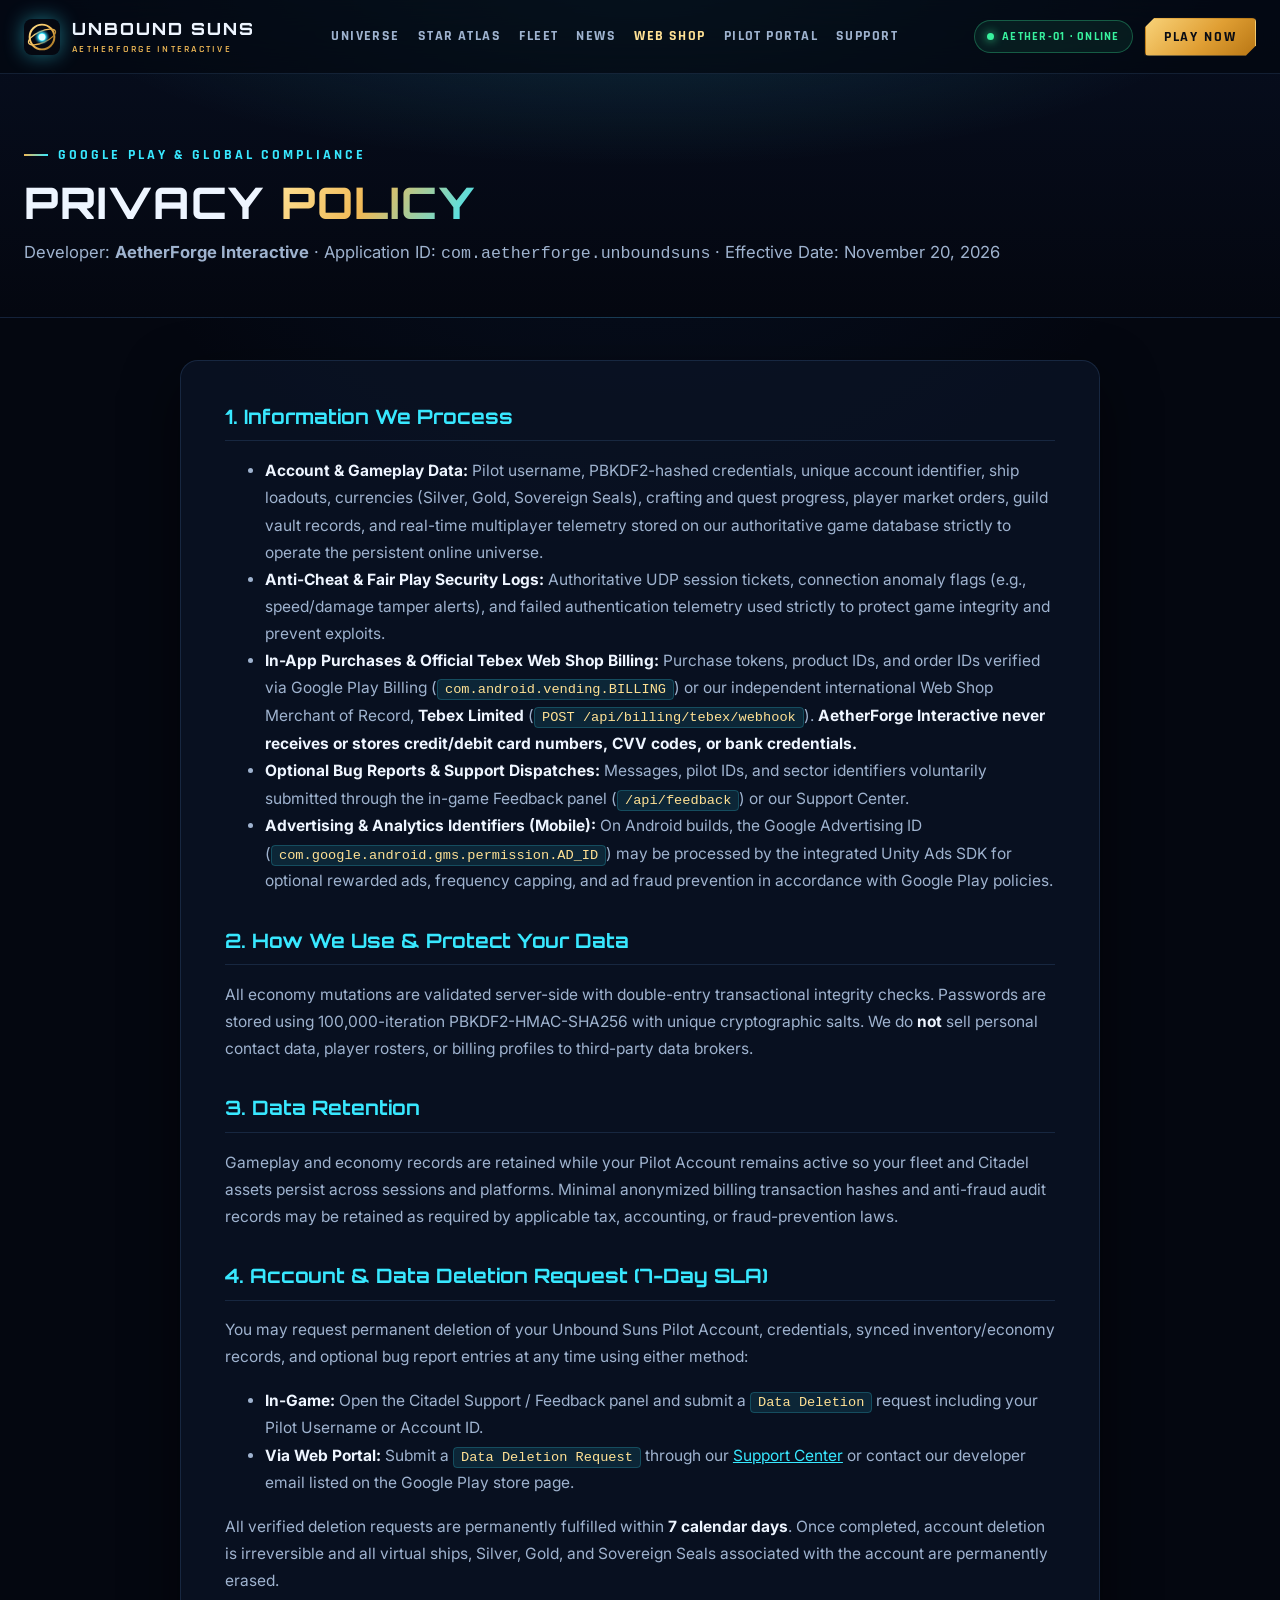
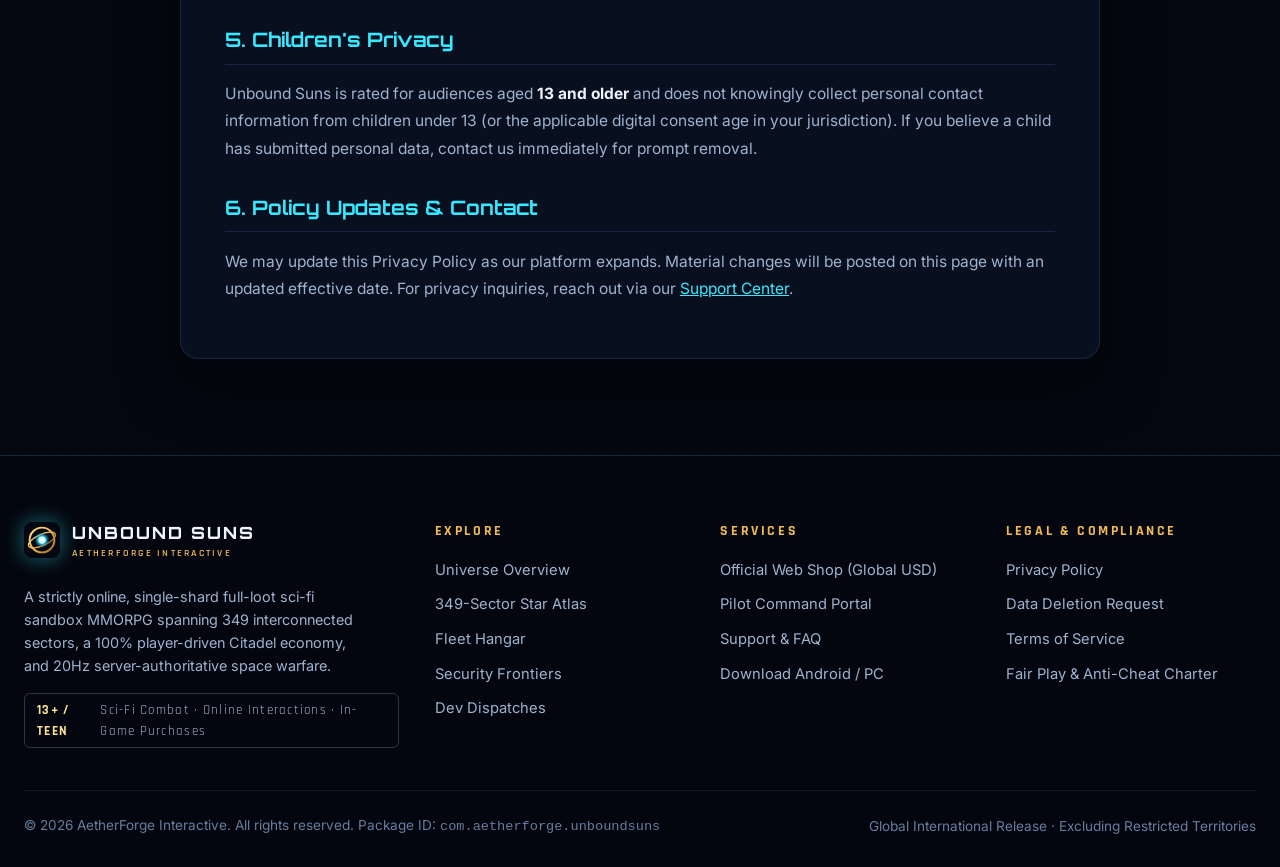
==== commit 8cbfaf1b: "feat: sync 21x17 map_manifest star chart, authentic T1-T5 fleet, and Tebex Headless Web Shop" ====
--- a/privacy.html
+++ b/privacy.html
@@ -32,7 +32,7 @@
           <ul>
             <li><strong>Account &amp; Gameplay Data:</strong> Pilot username, PBKDF2-hashed credentials, unique account identifier, ship loadouts, currencies (Silver, Gold, Sovereign Seals), crafting and quest progress, player market orders, guild vault records, and real-time multiplayer telemetry stored on our authoritative game database strictly to operate the persistent online universe.</li>
             <li><strong>Anti-Cheat &amp; Fair Play Security Logs:</strong> Authoritative UDP session tickets, connection anomaly flags (e.g., speed/damage tamper alerts), and failed authentication telemetry used strictly to protect game integrity and prevent exploits.</li>
-            <li><strong>In-App Purchases &amp; Official Web Shop Billing:</strong> Purchase tokens, product IDs, and order IDs verified via Google Play Billing (<code>com.android.vending.BILLING</code>) or our independent international Web Shop Merchant of Record / payment gateway. <strong>AetherForge Interactive never receives or stores raw credit/debit card numbers, CVV codes, or bank credentials.</strong></li>
+            <li><strong>In-App Purchases &amp; Official Tebex Web Shop Billing:</strong> Purchase tokens, product IDs, and order IDs verified via Google Play Billing (<code>com.android.vending.BILLING</code>) or our independent international Web Shop Merchant of Record, <strong>Tebex Limited</strong> (<code>POST /api/billing/tebex/webhook</code>). <strong>AetherForge Interactive never receives or stores credit/debit card numbers, CVV codes, or bank credentials.</strong></li>
             <li><strong>Optional Bug Reports &amp; Support Dispatches:</strong> Messages, pilot IDs, and sector identifiers voluntarily submitted through the in-game Feedback panel (<code>/api/feedback</code>) or our Support Center.</li>
             <li><strong>Advertising &amp; Analytics Identifiers (Mobile):</strong> On Android builds, the Google Advertising ID (<code>com.google.android.gms.permission.AD_ID</code>) may be processed by the integrated Unity Ads SDK for optional rewarded ads, frequency capping, and ad fraud prevention in accordance with Google Play policies.</li>
           </ul>
